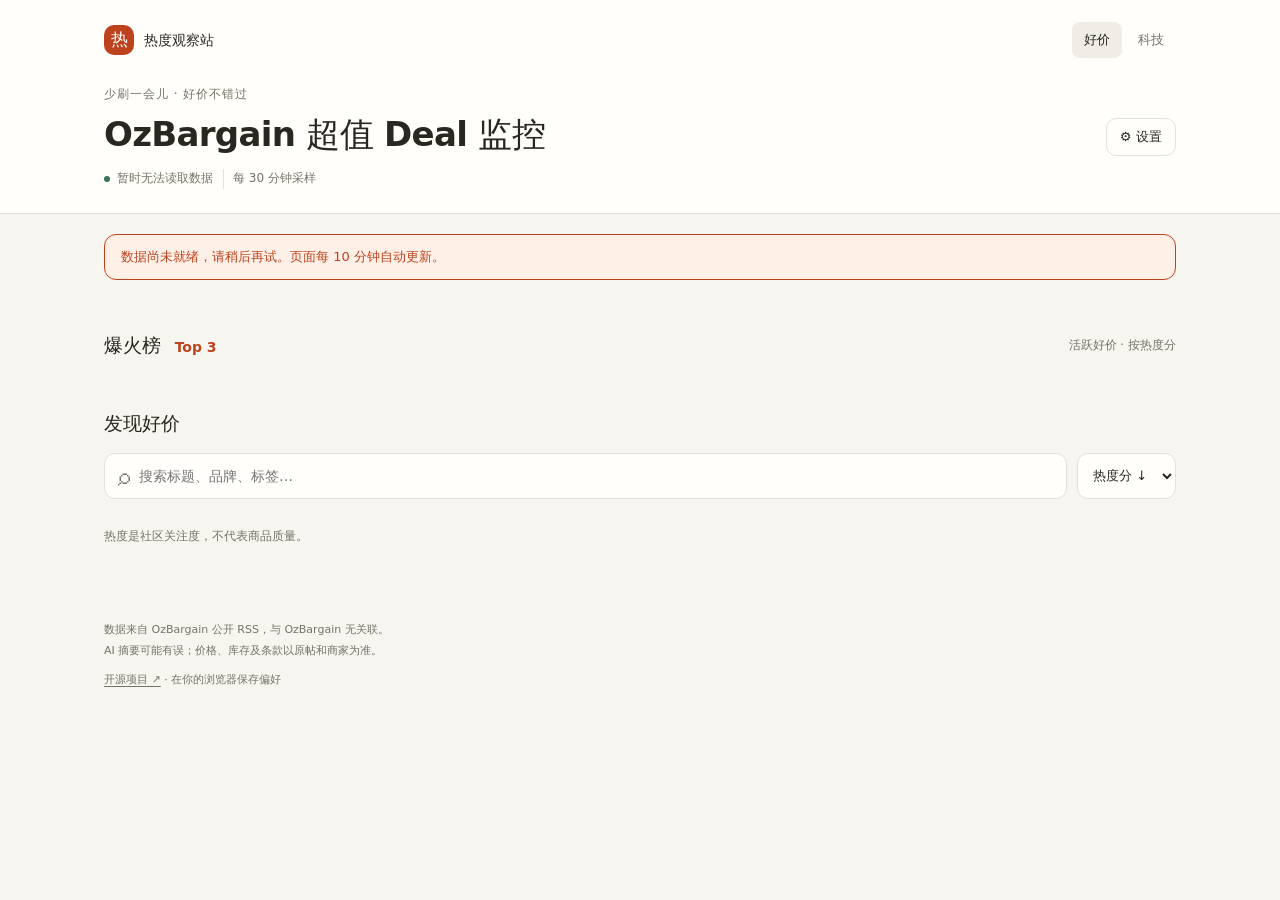
==== site/index.html @ 56804450 "Build responsive Chinese monitoring interface with local preferences Co-Authored-By: Codex <noreply@" ====
<!doctype html>
<html lang="zh-CN">
<head>
  <meta charset="utf-8">
  <meta name="viewport" content="width=device-width, initial-scale=1">
  <meta name="color-scheme" content="light dark">
  <meta name="description" content="一眼看懂 OzBargain 热门好价、上升趋势和突然爆发的帖子。每半小时采样，免费开源。">
  <title>OzBargain 超值 Deal 监控</title>
  <link rel="stylesheet" href="style.css">
  <script src="app.js" defer></script>
</head>
<body data-monitor="ozbargain">
  <a class="skip" href="#main">跳到内容</a>
  <header class="masthead">
    <div class="header-inner">
      <div class="brand-line"><a class="brand" href="index.html"><span class="brand-mark" aria-hidden="true">热</span> 热度观察站</a><nav aria-label="切换监控"><a href="index.html" aria-current="page">好价</a><a href="hn.html">科技</a></nav></div>
      <div class="title-line"><div><p class="eyebrow">少刷一会儿 · 好价不错过</p><h1 id="title">OzBargain 超值 Deal 监控</h1></div><button id="settings-open" class="settings-button" aria-haspopup="dialog">⚙ 设置</button></div>
      <p class="refresh"><span class="status-dot" aria-hidden="true"></span><span id="updated">正在读取最新数据…</span><span class="schedule">每 30 分钟采样</span></p>
    </div>
  </header>
  <main id="main" class="shell">
    <div id="notice" class="notice" role="status" hidden></div>
    <section aria-label="本期数据概况"><div id="stats" class="stats"></div></section>
    <section id="digest-box" class="digest" aria-labelledby="digest-title" hidden><div class="section-label"><h2 id="digest-title">本期速览</h2><span class="ai-label">AI 摘要</span></div><p id="digest-text"></p></section>
    <section id="top-section" aria-labelledby="top-title"><div class="section-heading"><h2 id="top-title">爆火榜 <span>Top 3</span></h2><p>活跃好价 · 按热度分</p></div><div id="top-list" class="top-grid"></div></section>
    <section class="all-section" aria-labelledby="all-title">
      <div class="section-heading"><h2 id="all-title">发现好价</h2><span id="count" class="muted" aria-live="polite"></span></div>
      <div class="toolbar"><label class="search"><span aria-hidden="true">⌕</span><span class="sr-only">搜索标题或标签</span><input id="search" type="search" placeholder="搜索标题、品牌、标签…" autocomplete="off"></label><label class="sort"><span class="sr-only">排序方式</span><select id="sort"><option value="score">热度分 ↓</option><option value="latest">最新发布</option><option value="votes">票数最多</option><option value="comments">评论最多</option><option value="burst">爆发增量</option></select></label></div>
      <div id="filters" class="filters" role="group" aria-label="筛选帖子"></div>
      <div class="list-meta"><p id="filter-note" class="muted">热度是社区关注度，不代表商品质量。</p><button id="hidden-toggle" class="text-button" hidden></button></div>
      <div id="deal-list" class="deal-list"></div>
      <div id="empty" class="empty" hidden><span aria-hidden="true">◎</span><h3>这里暂时安静</h3><p id="empty-text">试试其他筛选，或调整关键词设置。</p></div>
    </section>
  </main>
  <footer class="shell footer"><p id="source-note">数据来自 OzBargain 公开 RSS，与 OzBargain 无关联。</p><p>AI 摘要可能有误；价格、库存及条款以原帖和商家为准。</p><a href="https://github.com/jc-ailab/ozbargain-monitor" target="_blank" rel="noopener noreferrer">开源项目 ↗</a><span> · 在你的浏览器保存偏好</span></footer>
  <dialog id="settings" aria-labelledby="settings-title">
    <form id="settings-form">
      <div class="section-heading"><h2 id="settings-title">按你的喜好看</h2><button id="settings-close" type="button" aria-label="关闭设置" class="icon-button">✕</button></div>
      <p class="muted">仅保存在此浏览器，不需要账户。</p>
      <label class="field" for="watch">关注词<textarea id="watch" rows="3" placeholder="例如 Apple, coffee, LEGO"></textarea><small>用逗号或换行分隔，匹配标题和标签。</small></label>
      <label class="field" for="block">屏蔽词<textarea id="block" rows="3" placeholder="不想看到的关键词"></textarea></label>
      <label class="check"><input id="front-only" type="checkbox">只看首页</label>
      <label class="check"><input id="show-expired" type="checkbox">显示已过期帖子（排在最后）</label>
      <label class="check"><input id="show-blocked" type="checkbox">显示屏蔽词命中的帖子</label>
      <p class="muted config-note">评分阈值和权重在 GitHub 的 <a id="config-link" href="https://github.com/jc-ailab/ozbargain-monitor/blob/main/monitors/ozbargain/config.json" target="_blank" rel="noopener noreferrer">config.json</a> 中设置。</p>
      <div class="drawer-actions"><button id="settings-reset" type="button">恢复默认</button><button type="submit" class="primary">保存设置</button></div>
    </form>
  </dialog>
  <div id="announcement" class="sr-only" aria-live="polite"></div>
  <noscript><p class="shell notice">请启用 JavaScript 来加载监控数据。</p></noscript>
</body>
</html>
---- site/style.css ----
:root{color-scheme:light dark;--bg:#f7f5f0;--card:#fffefa;--text:#282821;--muted:#737367;--line:#e4e1d8;--accent:#bc431d;--accent-soft:#fff0e7;--tint:#f0ede5;--green:#39735a;--shadow:0 5px 22px #39311f06;--focus:#226aab;font-family:system-ui,-apple-system,BlinkMacSystemFont,"Segoe UI","PingFang SC","Microsoft YaHei",sans-serif;font-synthesis:none}
@media(prefers-color-scheme:dark){:root{--bg:#191b19;--card:#222521;--text:#efece3;--muted:#abaea1;--line:#3b3e35;--accent:#ff9b71;--accent-soft:#3d2c24;--tint:#2d302a;--green:#9bd6b0;--shadow:none;--focus:#90c8ff}}
*{box-sizing:border-box}body{margin:0;background:var(--bg);color:var(--text);line-height:1.6}a{color:inherit;text-underline-offset:3px}button,input,select,textarea{font:inherit;color:inherit}button,a,input,select,textarea{-webkit-tap-highlight-color:transparent}button,select{cursor:pointer}button{min-height:38px;padding:7px 13px;border:1px solid var(--line);border-radius:10px;background:var(--card);font-size:13px;font-weight:600}button:hover{background:var(--tint)}:focus-visible{outline:3px solid var(--focus);outline-offset:3px}button:disabled{cursor:default}h1,h2,h3,p{margin:0}h1{font-size:clamp(23px,3vw,34px);line-height:1.3;letter-spacing:-.7px;overflow-wrap:anywhere}h2{font-size:19px;line-height:1.4}h3{font-size:16px}.shell,.header-inner{width:min(1120px,100%);margin:auto;padding:0 24px}.masthead{border-bottom:1px solid var(--line);background:var(--card)}.header-inner{padding-top:22px;padding-bottom:24px}.brand-line,.brand,.title-line,.section-heading,.section-label,.refresh,.card-top,.metrics,.card-actions,.drawer-actions{display:flex;align-items:center;gap:10px}.brand-line,.title-line,.section-heading{justify-content:space-between}.brand{font-size:14px;font-weight:750;text-decoration:none}.brand-mark{display:grid;place-items:center;width:30px;height:30px;background:var(--accent);color:var(--card);border-radius:10px;font-size:17px}nav{display:flex;gap:4px}nav a{display:grid;place-items:center;min-height:36px;padding:3px 12px;text-decoration:none;font-size:13px;color:var(--muted);border-radius:8px}nav a[aria-current]{background:var(--tint);color:var(--text);font-weight:700}.title-line{margin-top:27px;align-items:flex-end}.eyebrow{font-size:12px;letter-spacing:1px;color:var(--muted);margin-bottom:8px}.settings-button{flex-shrink:0}.refresh{flex-wrap:wrap;margin-top:13px;font-size:12px;color:var(--muted);gap:7px}.status-dot{width:6px;height:6px;border-radius:100%;background:var(--green)}.schedule{border-left:1px solid var(--line);padding-left:9px;margin-left:3px}.notice{margin-top:20px;border:1px solid var(--accent);border-radius:12px;background:var(--accent-soft);padding:12px 16px;color:var(--accent);font-size:13px;overflow-wrap:anywhere}.stats{display:grid;grid-template-columns:repeat(9,1fr);gap:10px;margin:24px 0 28px}.stat{min-width:0;padding:13px 11px;background:var(--card);border:1px solid var(--line);border-radius:12px}.stat strong{display:block;font-size:24px;font-variant-numeric:tabular-nums;line-height:1.35;overflow-wrap:anywhere}.stat span{display:block;color:var(--muted);font-size:11px;margin-top:4px}.stat.accent strong{color:var(--accent)}.digest{border:1px solid var(--line);background:var(--accent-soft);padding:18px 20px;border-radius:15px;margin-bottom:27px}.digest h2{font-size:14px}.digest p{margin-top:9px;font-size:14px}.ai-label{display:inline-block;font-size:10px;font-weight:600;letter-spacing:.3px;color:var(--accent);border:1px solid var(--accent);border-radius:5px;padding:0 5px;white-space:nowrap}.section-heading{margin-bottom:16px;flex-wrap:wrap}.section-heading h2 span{color:var(--accent);font-size:14px;padding-left:7px}.section-heading>p{font-size:12px;color:var(--muted)}.top-grid{display:grid;grid-template-columns:repeat(3,minmax(0,1fr));gap:14px}.card{min-width:0;border:1px solid var(--line);border-radius:16px;background:var(--card);padding:20px;box-shadow:var(--shadow)}.top-card{border-top:3px solid var(--accent);display:flex;flex-direction:column}.rank{font-size:12px;font-weight:750;color:var(--accent);display:inline-flex;gap:7px;align-items:center}.rank b{display:grid;place-items:center;width:25px;height:25px;border-radius:8px;background:var(--accent-soft);font-size:14px}.score{margin-left:auto;text-align:right;color:var(--accent);font-variant-numeric:tabular-nums;flex-shrink:0;line-height:1.1}.score strong{font-size:29px;font-weight:760;letter-spacing:-1px}.score small{display:block;font-size:10px;color:var(--muted);font-weight:400;margin-top:4px;letter-spacing:0}.card-main{display:grid;grid-template-columns:minmax(0,1fr) auto;gap:12px;align-items:start}.card-main.has-image{grid-template-columns:58px minmax(0,1fr) auto}.thumb{width:58px;height:58px;object-fit:contain;border-radius:9px;background:#fff}.card h3{overflow-wrap:anywhere;font-size:15px;line-height:1.55;font-weight:650}.card h3 a{text-decoration:none}.card h3 a:hover{text-decoration:underline}.top-card .card-main{margin-top:13px;grid-template-columns:48px minmax(0,1fr)}.top-card .card-main:not(.has-image){grid-template-columns:minmax(0,1fr)}.top-card .thumb{width:48px;height:48px}.chips{display:flex;flex-wrap:wrap;gap:5px;margin-top:9px}.chip{display:inline-block;border-radius:5px;padding:2px 6px;font-size:10px;color:var(--muted);background:var(--tint)}.chip.tier,.chip.burst{background:var(--accent-soft);color:var(--accent);font-weight:650}.chip.free{color:var(--green)}.metrics{gap:13px;flex-wrap:wrap;font-size:12px;color:var(--muted);margin-top:15px;font-variant-numeric:tabular-nums}.metrics b{font-weight:650;color:var(--text)}.burst-line{font-size:12px;margin-top:7px;color:var(--accent)}.sampling{font-size:11px;color:var(--muted);margin-top:7px}.summary{margin-top:13px;font-size:13px;line-height:1.65}.summary .ai-label{margin-right:6px}.caveat{color:var(--muted);font-size:12px;margin-top:3px}.card-actions{flex-wrap:wrap;gap:7px;margin-top:16px}.card-actions a{display:inline-flex;justify-content:center;align-items:center;min-height:38px;padding:6px 12px;border:1px solid var(--line);border-radius:9px;text-decoration:none;font-size:12px;font-weight:650}.card-actions .merchant,.primary{background:var(--accent);color:var(--card);border-color:var(--accent)}.card-actions a:hover{filter:brightness(.93)}.card-actions button{font-size:12px;padding:6px 10px}.top-card .card-actions{margin-top:auto;padding-top:17px}.all-section{margin-top:35px}.toolbar{display:flex;gap:10px;flex-wrap:wrap;margin-bottom:14px}.search{display:flex;align-items:center;gap:9px;flex:1 1 210px;border:1px solid var(--line);border-radius:11px;background:var(--card);padding:0 13px;min-width:0}.search span[aria-hidden]{font-size:24px;color:var(--muted)}.search input{width:100%;min-width:0;border:0;background:transparent;padding:11px 0;font-size:14px;outline-offset:0}.sort select{height:46px;max-width:100%;border:1px solid var(--line);border-radius:11px;background:var(--card);padding:0 11px;font-size:13px}.filters{display:flex;flex-wrap:wrap;gap:7px}.filters button{border-radius:20px;color:var(--muted);min-height:36px;padding:6px 13px;font-size:12px}.filters button[aria-pressed=true]{background:var(--text);color:var(--bg);border-color:var(--text)}.list-meta{display:flex;flex-wrap:wrap;justify-content:space-between;align-items:center;gap:8px;margin:14px 0;font-size:12px}.muted{color:var(--muted);font-size:12px}.text-button{background:transparent;color:var(--accent);padding:3px 0;border:0;font-size:12px}.deal-list{display:grid;grid-template-columns:repeat(2,minmax(0,1fr));gap:14px;align-items:start}.posted{font-size:11px;color:var(--muted);margin-top:8px;overflow-wrap:anywhere}.trend-line{display:flex;align-items:center;gap:10px;margin-top:12px;color:var(--muted);font-size:10px}.sparkline{width:110px;height:30px;color:var(--accent);flex-shrink:0}.breakdown{margin-top:12px;border-top:1px solid var(--line);padding-top:8px;font-size:12px}.breakdown summary{cursor:pointer;min-height:36px;display:list-item;align-content:center;color:var(--muted)}.breakdown p{color:var(--muted);margin:3px 0 9px}.component{display:grid;grid-template-columns:48px 1fr 60px;align-items:center;gap:8px;margin:6px 0}.component progress{width:100%;height:7px;accent-color:var(--accent)}.component span:last-child{text-align:right;font-variant-numeric:tabular-nums}.expired{opacity:.7}.empty{text-align:center;padding:45px 20px;background:var(--card);border:1px dashed var(--line);border-radius:16px}.empty>span{font-size:37px;color:var(--accent)}.empty p{font-size:13px;color:var(--muted);margin-top:8px}.footer{padding-top:35px;padding-bottom:35px;margin-top:25px;color:var(--muted);font-size:11px;line-height:1.9}.footer a{display:inline-block;min-height:36px;padding-top:8px}dialog{width:min(440px,calc(100% - 24px));max-height:calc(100dvh - 32px);margin:auto 12px auto auto;border:1px solid var(--line);border-radius:20px;background:var(--card);color:var(--text);padding:24px;overflow-y:auto;box-shadow:0 15px 80px #0003}dialog::backdrop{background:#0007;backdrop-filter:blur(3px)}dialog .section-heading{margin-bottom:5px}.icon-button{width:38px;padding:6px}.field{display:flex;flex-direction:column;gap:8px;margin:22px 0 0;font-size:13px;font-weight:650}.field textarea{width:100%;resize:vertical;padding:10px;border:1px solid var(--line);border-radius:10px;background:var(--bg);font-size:14px}.field small{font-weight:400;color:var(--muted);font-size:11px}.check{display:flex;gap:10px;align-items:center;min-height:42px;font-size:13px;margin-top:9px}.check input{width:18px;height:18px;accent-color:var(--accent);flex-shrink:0}.config-note{margin-top:20px}.drawer-actions{margin-top:24px;justify-content:space-between}.sr-only{position:absolute;width:1px;height:1px;padding:0;overflow:hidden;clip:rect(0,0,0,0);white-space:nowrap;border:0}.skip{position:absolute;top:-60px;left:15px;z-index:10;padding:10px;background:var(--card)}.skip:focus{top:5px}[hidden]{display:none!important}
@media(max-width:900px){.stats{grid-template-columns:repeat(5,minmax(0,1fr))}.top-grid{grid-template-columns:1fr}.top-card .card-main{grid-template-columns:58px minmax(0,1fr)}.top-card .thumb{width:58px;height:58px}.top-card .card-actions{margin-top:0}.deal-list{grid-template-columns:1fr}}
@media(max-width:480px){.shell,.header-inner{padding-left:16px;padding-right:16px}.header-inner{padding-top:16px;padding-bottom:21px}.title-line{align-items:flex-start;gap:9px;margin-top:22px}.title-line>div{min-width:0}.title-line h1{font-size:24px;max-width:245px}.settings-button{font-size:12px;padding:6px 10px;margin-top:28px}.eyebrow{font-size:11px;letter-spacing:.5px}.stats{grid-template-columns:repeat(3,minmax(0,1fr));gap:8px;margin:20px 0 25px}.stat{padding:10px 12px}.stat strong{font-size:23px}.stat span{font-size:11px}.section-heading{gap:8px}.section-heading h2{font-size:18px}.section-heading>p{font-size:11px}.card{padding:16px}.card-main.has-image{grid-template-columns:48px minmax(0,1fr) auto;gap:10px}.card-main .thumb{width:48px;height:48px}.score strong{font-size:26px}.card h3{font-size:14px}.metrics{gap:12px}.toolbar{gap:8px}.search{flex-basis:185px}.sort select{padding:0 7px;font-size:12px}.filters{gap:6px}.filters button{padding:6px 11px}.schedule{font-size:11px}.card-actions{gap:6px}.card-actions button,.card-actions a{padding-left:9px;padding-right:9px}.digest{padding:16px}dialog{padding:20px}.footer{font-size:11px}.component{grid-template-columns:44px 1fr 60px}}
@media(prefers-reduced-motion:no-preference){button,a{transition:background .15s,color .15s}.card{animation:appear .25s ease-out}@keyframes appear{from{opacity:0;transform:translateY(3px)}to{opacity:1;transform:translateY(0)}}}
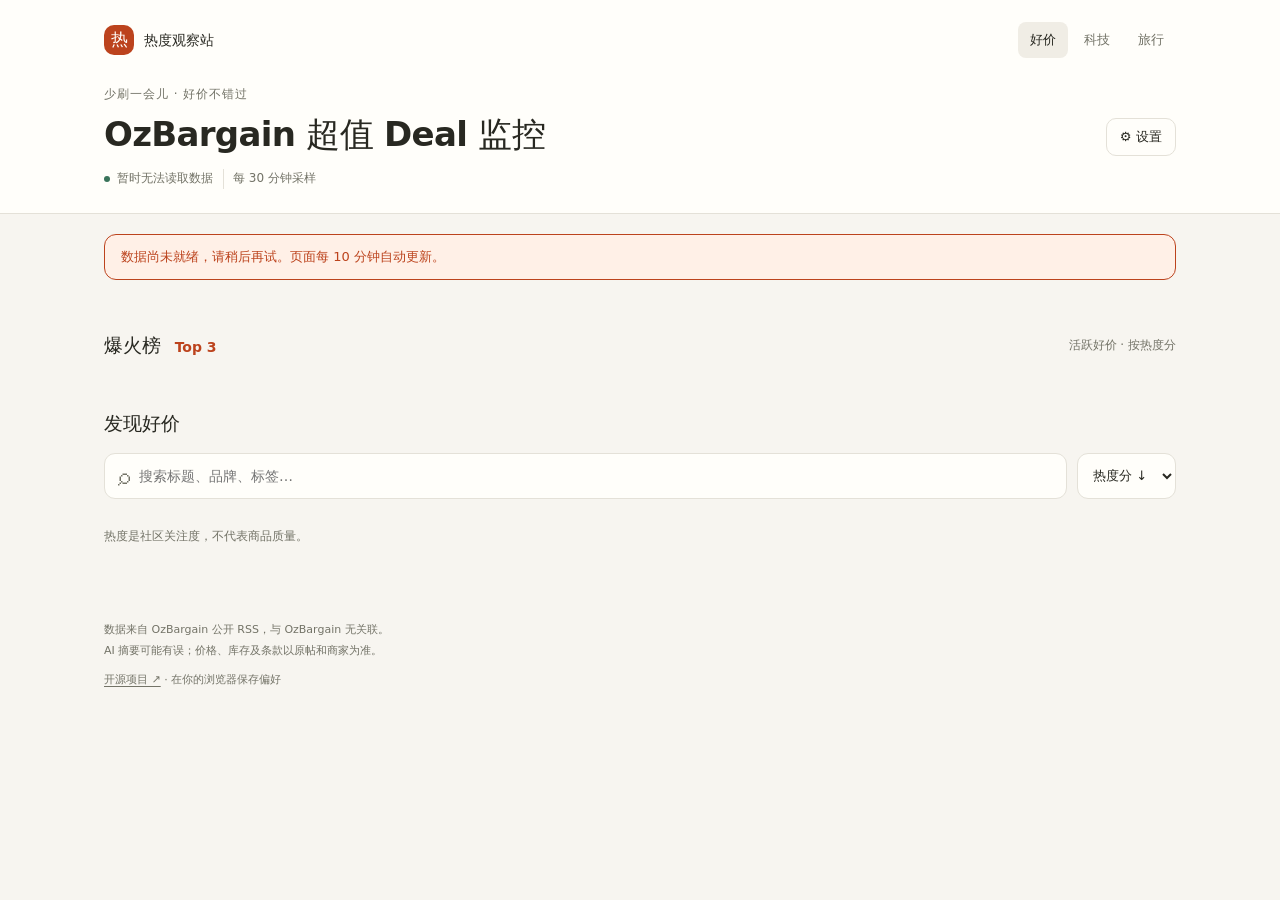
==== commit ee83187e: "Add Europe trip deal monitor and Pages retry" ====
--- a/site/index.html
+++ b/site/index.html
@@ -13,7 +13,7 @@
   <a class="skip" href="#main">跳到内容</a>
   <header class="masthead">
     <div class="header-inner">
-      <div class="brand-line"><a class="brand" href="index.html"><span class="brand-mark" aria-hidden="true">热</span> 热度观察站</a><nav aria-label="切换监控"><a href="index.html" aria-current="page">好价</a><a href="hn.html">科技</a></nav></div>
+      <div class="brand-line"><a class="brand" href="index.html"><span class="brand-mark" aria-hidden="true">热</span> 热度观察站</a><nav aria-label="切换监控"><a href="index.html" aria-current="page">好价</a><a href="hn.html">科技</a><a href="europe/">旅行</a></nav></div>
       <div class="title-line"><div><p class="eyebrow">少刷一会儿 · 好价不错过</p><h1 id="title">OzBargain 超值 Deal 监控</h1></div><button id="settings-open" class="settings-button" aria-haspopup="dialog">⚙ 设置</button></div>
       <p class="refresh"><span class="status-dot" aria-hidden="true"></span><span id="updated">正在读取最新数据…</span><span class="schedule">每 30 分钟采样</span></p>
     </div>
--- a/site/style.css
+++ b/site/style.css
@@ -1,6 +1,9 @@
 :root{color-scheme:light dark;--bg:#f7f5f0;--card:#fffefa;--text:#282821;--muted:#737367;--line:#e4e1d8;--accent:#bc431d;--accent-soft:#fff0e7;--tint:#f0ede5;--green:#39735a;--shadow:0 5px 22px #39311f06;--focus:#226aab;font-family:system-ui,-apple-system,BlinkMacSystemFont,"Segoe UI","PingFang SC","Microsoft YaHei",sans-serif;font-synthesis:none}
 @media(prefers-color-scheme:dark){:root{--bg:#191b19;--card:#222521;--text:#efece3;--muted:#abaea1;--line:#3b3e35;--accent:#ff9b71;--accent-soft:#3d2c24;--tint:#2d302a;--green:#9bd6b0;--shadow:none;--focus:#90c8ff}}
-*{box-sizing:border-box}body{margin:0;background:var(--bg);color:var(--text);line-height:1.6}a{color:inherit;text-underline-offset:3px}button,input,select,textarea{font:inherit;color:inherit}button,a,input,select,textarea{-webkit-tap-highlight-color:transparent}button,select{cursor:pointer}button{min-height:38px;padding:7px 13px;border:1px solid var(--line);border-radius:10px;background:var(--card);font-size:13px;font-weight:600}button:hover{background:var(--tint)}:focus-visible{outline:3px solid var(--focus);outline-offset:3px}button:disabled{cursor:default}h1,h2,h3,p{margin:0}h1{font-size:clamp(23px,3vw,34px);line-height:1.3;letter-spacing:-.7px;overflow-wrap:anywhere}h2{font-size:19px;line-height:1.4}h3{font-size:16px}.shell,.header-inner{width:min(1120px,100%);margin:auto;padding:0 24px}.masthead{border-bottom:1px solid var(--line);background:var(--card)}.header-inner{padding-top:22px;padding-bottom:24px}.brand-line,.brand,.title-line,.section-heading,.section-label,.refresh,.card-top,.metrics,.card-actions,.drawer-actions{display:flex;align-items:center;gap:10px}.brand-line,.title-line,.section-heading{justify-content:space-between}.brand{font-size:14px;font-weight:750;text-decoration:none}.brand-mark{display:grid;place-items:center;width:30px;height:30px;background:var(--accent);color:var(--card);border-radius:10px;font-size:17px}nav{display:flex;gap:4px}nav a{display:grid;place-items:center;min-height:36px;padding:3px 12px;text-decoration:none;font-size:13px;color:var(--muted);border-radius:8px}nav a[aria-current]{background:var(--tint);color:var(--text);font-weight:700}.title-line{margin-top:27px;align-items:flex-end}.eyebrow{font-size:12px;letter-spacing:1px;color:var(--muted);margin-bottom:8px}.settings-button{flex-shrink:0}.refresh{flex-wrap:wrap;margin-top:13px;font-size:12px;color:var(--muted);gap:7px}.status-dot{width:6px;height:6px;border-radius:100%;background:var(--green)}.schedule{border-left:1px solid var(--line);padding-left:9px;margin-left:3px}.notice{margin-top:20px;border:1px solid var(--accent);border-radius:12px;background:var(--accent-soft);padding:12px 16px;color:var(--accent);font-size:13px;overflow-wrap:anywhere}.stats{display:grid;grid-template-columns:repeat(9,1fr);gap:10px;margin:24px 0 28px}.stat{min-width:0;padding:13px 11px;background:var(--card);border:1px solid var(--line);border-radius:12px}.stat strong{display:block;font-size:24px;font-variant-numeric:tabular-nums;line-height:1.35;overflow-wrap:anywhere}.stat span{display:block;color:var(--muted);font-size:11px;margin-top:4px}.stat.accent strong{color:var(--accent)}.digest{border:1px solid var(--line);background:var(--accent-soft);padding:18px 20px;border-radius:15px;margin-bottom:27px}.digest h2{font-size:14px}.digest p{margin-top:9px;font-size:14px}.ai-label{display:inline-block;font-size:10px;font-weight:600;letter-spacing:.3px;color:var(--accent);border:1px solid var(--accent);border-radius:5px;padding:0 5px;white-space:nowrap}.section-heading{margin-bottom:16px;flex-wrap:wrap}.section-heading h2 span{color:var(--accent);font-size:14px;padding-left:7px}.section-heading>p{font-size:12px;color:var(--muted)}.top-grid{display:grid;grid-template-columns:repeat(3,minmax(0,1fr));gap:14px}.card{min-width:0;border:1px solid var(--line);border-radius:16px;background:var(--card);padding:20px;box-shadow:var(--shadow)}.top-card{border-top:3px solid var(--accent);display:flex;flex-direction:column}.rank{font-size:12px;font-weight:750;color:var(--accent);display:inline-flex;gap:7px;align-items:center}.rank b{display:grid;place-items:center;width:25px;height:25px;border-radius:8px;background:var(--accent-soft);font-size:14px}.score{margin-left:auto;text-align:right;color:var(--accent);font-variant-numeric:tabular-nums;flex-shrink:0;line-height:1.1}.score strong{font-size:29px;font-weight:760;letter-spacing:-1px}.score small{display:block;font-size:10px;color:var(--muted);font-weight:400;margin-top:4px;letter-spacing:0}.card-main{display:grid;grid-template-columns:minmax(0,1fr) auto;gap:12px;align-items:start}.card-main.has-image{grid-template-columns:58px minmax(0,1fr) auto}.thumb{width:58px;height:58px;object-fit:contain;border-radius:9px;background:#fff}.card h3{overflow-wrap:anywhere;font-size:15px;line-height:1.55;font-weight:650}.card h3 a{text-decoration:none}.card h3 a:hover{text-decoration:underline}.top-card .card-main{margin-top:13px;grid-template-columns:48px minmax(0,1fr)}.top-card .card-main:not(.has-image){grid-template-columns:minmax(0,1fr)}.top-card .thumb{width:48px;height:48px}.chips{display:flex;flex-wrap:wrap;gap:5px;margin-top:9px}.chip{display:inline-block;border-radius:5px;padding:2px 6px;font-size:10px;color:var(--muted);background:var(--tint)}.chip.tier,.chip.burst{background:var(--accent-soft);color:var(--accent);font-weight:650}.chip.free{color:var(--green)}.metrics{gap:13px;flex-wrap:wrap;font-size:12px;color:var(--muted);margin-top:15px;font-variant-numeric:tabular-nums}.metrics b{font-weight:650;color:var(--text)}.burst-line{font-size:12px;margin-top:7px;color:var(--accent)}.sampling{font-size:11px;color:var(--muted);margin-top:7px}.summary{margin-top:13px;font-size:13px;line-height:1.65}.summary .ai-label{margin-right:6px}.caveat{color:var(--muted);font-size:12px;margin-top:3px}.card-actions{flex-wrap:wrap;gap:7px;margin-top:16px}.card-actions a{display:inline-flex;justify-content:center;align-items:center;min-height:38px;padding:6px 12px;border:1px solid var(--line);border-radius:9px;text-decoration:none;font-size:12px;font-weight:650}.card-actions .merchant,.primary{background:var(--accent);color:var(--card);border-color:var(--accent)}.card-actions a:hover{filter:brightness(.93)}.card-actions button{font-size:12px;padding:6px 10px}.top-card .card-actions{margin-top:auto;padding-top:17px}.all-section{margin-top:35px}.toolbar{display:flex;gap:10px;flex-wrap:wrap;margin-bottom:14px}.search{display:flex;align-items:center;gap:9px;flex:1 1 210px;border:1px solid var(--line);border-radius:11px;background:var(--card);padding:0 13px;min-width:0}.search span[aria-hidden]{font-size:24px;color:var(--muted)}.search input{width:100%;min-width:0;border:0;background:transparent;padding:11px 0;font-size:14px;outline-offset:0}.sort select{height:46px;max-width:100%;border:1px solid var(--line);border-radius:11px;background:var(--card);padding:0 11px;font-size:13px}.filters{display:flex;flex-wrap:wrap;gap:7px}.filters button{border-radius:20px;color:var(--muted);min-height:36px;padding:6px 13px;font-size:12px}.filters button[aria-pressed=true]{background:var(--text);color:var(--bg);border-color:var(--text)}.list-meta{display:flex;flex-wrap:wrap;justify-content:space-between;align-items:center;gap:8px;margin:14px 0;font-size:12px}.muted{color:var(--muted);font-size:12px}.text-button{background:transparent;color:var(--accent);padding:3px 0;border:0;font-size:12px}.deal-list{display:grid;grid-template-columns:repeat(2,minmax(0,1fr));gap:14px;align-items:start}.posted{font-size:11px;color:var(--muted);margin-top:8px;overflow-wrap:anywhere}.trend-line{display:flex;align-items:center;gap:10px;margin-top:12px;color:var(--muted);font-size:10px}.sparkline{width:110px;height:30px;color:var(--accent);flex-shrink:0}.breakdown{margin-top:12px;border-top:1px solid var(--line);padding-top:8px;font-size:12px}.breakdown summary{cursor:pointer;min-height:36px;display:list-item;align-content:center;color:var(--muted)}.breakdown p{color:var(--muted);margin:3px 0 9px}.component{display:grid;grid-template-columns:48px 1fr 60px;align-items:center;gap:8px;margin:6px 0}.component progress{width:100%;height:7px;accent-color:var(--accent)}.component span:last-child{text-align:right;font-variant-numeric:tabular-nums}.expired{opacity:.7}.empty{text-align:center;padding:45px 20px;background:var(--card);border:1px dashed var(--line);border-radius:16px}.empty>span{font-size:37px;color:var(--accent)}.empty p{font-size:13px;color:var(--muted);margin-top:8px}.footer{padding-top:35px;padding-bottom:35px;margin-top:25px;color:var(--muted);font-size:11px;line-height:1.9}.footer a{display:inline-block;min-height:36px;padding-top:8px}dialog{width:min(440px,calc(100% - 24px));max-height:calc(100dvh - 32px);margin:auto 12px auto auto;border:1px solid var(--line);border-radius:20px;background:var(--card);color:var(--text);padding:24px;overflow-y:auto;box-shadow:0 15px 80px #0003}dialog::backdrop{background:#0007;backdrop-filter:blur(3px)}dialog .section-heading{margin-bottom:5px}.icon-button{width:38px;padding:6px}.field{display:flex;flex-direction:column;gap:8px;margin:22px 0 0;font-size:13px;font-weight:650}.field textarea{width:100%;resize:vertical;padding:10px;border:1px solid var(--line);border-radius:10px;background:var(--bg);font-size:14px}.field small{font-weight:400;color:var(--muted);font-size:11px}.check{display:flex;gap:10px;align-items:center;min-height:42px;font-size:13px;margin-top:9px}.check input{width:18px;height:18px;accent-color:var(--accent);flex-shrink:0}.config-note{margin-top:20px}.drawer-actions{margin-top:24px;justify-content:space-between}.sr-only{position:absolute;width:1px;height:1px;padding:0;overflow:hidden;clip:rect(0,0,0,0);white-space:nowrap;border:0}.skip{position:absolute;top:-60px;left:15px;z-index:10;padding:10px;background:var(--card)}.skip:focus{top:5px}[hidden]{display:none!important}
-@media(max-width:900px){.stats{grid-template-columns:repeat(5,minmax(0,1fr))}.top-grid{grid-template-columns:1fr}.top-card .card-main{grid-template-columns:58px minmax(0,1fr)}.top-card .thumb{width:58px;height:58px}.top-card .card-actions{margin-top:0}.deal-list{grid-template-columns:1fr}}
-@media(max-width:480px){.shell,.header-inner{padding-left:16px;padding-right:16px}.header-inner{padding-top:16px;padding-bottom:21px}.title-line{align-items:flex-start;gap:9px;margin-top:22px}.title-line>div{min-width:0}.title-line h1{font-size:24px;max-width:245px}.settings-button{font-size:12px;padding:6px 10px;margin-top:28px}.eyebrow{font-size:11px;letter-spacing:.5px}.stats{grid-template-columns:repeat(3,minmax(0,1fr));gap:8px;margin:20px 0 25px}.stat{padding:10px 12px}.stat strong{font-size:23px}.stat span{font-size:11px}.section-heading{gap:8px}.section-heading h2{font-size:18px}.section-heading>p{font-size:11px}.card{padding:16px}.card-main.has-image{grid-template-columns:48px minmax(0,1fr) auto;gap:10px}.card-main .thumb{width:48px;height:48px}.score strong{font-size:26px}.card h3{font-size:14px}.metrics{gap:12px}.toolbar{gap:8px}.search{flex-basis:185px}.sort select{padding:0 7px;font-size:12px}.filters{gap:6px}.filters button{padding:6px 11px}.schedule{font-size:11px}.card-actions{gap:6px}.card-actions button,.card-actions a{padding-left:9px;padding-right:9px}.digest{padding:16px}dialog{padding:20px}.footer{font-size:11px}.component{grid-template-columns:44px 1fr 60px}}
+*{box-sizing:border-box}body{overflow-wrap:anywhere}.shell>*,.header-inner>*,.brand-line>*,.title-line>*,.card-main>*,.card-top>*,.toolbar>*{min-width:0}body{margin:0;background:var(--bg);color:var(--text);line-height:1.6}a{color:inherit;text-underline-offset:3px}button,input,select,textarea{font:inherit;color:inherit}button,a,input,select,textarea{-webkit-tap-highlight-color:transparent}button,select{cursor:pointer}button{min-height:38px;padding:7px 13px;border:1px solid var(--line);border-radius:10px;background:var(--card);font-size:13px;font-weight:600}button:hover{background:var(--tint)}:focus-visible{outline:3px solid var(--focus);outline-offset:3px}button:disabled{cursor:default}h1,h2,h3,p{margin:0}h1{font-size:clamp(23px,3vw,34px);line-height:1.3;letter-spacing:-.7px;overflow-wrap:anywhere}h2{font-size:19px;line-height:1.4}h3{font-size:16px}.shell,.header-inner{width:min(1120px,100%);margin:auto;padding:0 24px}.masthead{border-bottom:1px solid var(--line);background:var(--card)}.header-inner{padding-top:22px;padding-bottom:24px}.brand-line,.brand,.title-line,.section-heading,.section-label,.refresh,.card-top,.metrics,.card-actions,.drawer-actions{display:flex;align-items:center;gap:10px}.brand-line,.title-line,.section-heading{justify-content:space-between}.brand-line{flex-wrap:wrap}nav{flex-wrap:wrap}.brand{font-size:14px;font-weight:750;text-decoration:none}.brand-mark{display:grid;place-items:center;width:30px;height:30px;background:var(--accent);color:var(--card);border-radius:10px;font-size:17px}nav{display:flex;gap:4px}nav a{display:grid;place-items:center;min-height:36px;padding:3px 12px;text-decoration:none;font-size:13px;color:var(--muted);border-radius:8px}nav a[aria-current]{background:var(--tint);color:var(--text);font-weight:700}.title-line{margin-top:27px;align-items:flex-end}.eyebrow{font-size:12px;letter-spacing:1px;color:var(--muted);margin-bottom:8px}.settings-button{flex-shrink:0}.refresh{flex-wrap:wrap;margin-top:13px;font-size:12px;color:var(--muted);gap:7px}.status-dot{width:6px;height:6px;border-radius:100%;background:var(--green)}.schedule{border-left:1px solid var(--line);padding-left:9px;margin-left:3px}.notice{margin-top:20px;border:1px solid var(--accent);border-radius:12px;background:var(--accent-soft);padding:12px 16px;color:var(--accent);font-size:13px;overflow-wrap:anywhere}.stats{display:grid;grid-template-columns:repeat(9,1fr);gap:10px;margin:24px 0 28px}.stat{min-width:0;padding:13px 11px;background:var(--card);border:1px solid var(--line);border-radius:12px}.stat strong{display:block;white-space:nowrap;font-size:24px;font-variant-numeric:tabular-nums;line-height:1.35;overflow-wrap:anywhere}.stat span{display:block;color:var(--muted);font-size:11px;margin-top:4px}.stat.accent strong{color:var(--accent)}.digest{border:1px solid var(--line);background:var(--accent-soft);padding:18px 20px;border-radius:15px;margin-bottom:27px}.digest h2{font-size:14px}.digest p{margin-top:9px;font-size:14px}.ai-label{display:inline-block;font-size:10px;font-weight:600;letter-spacing:.3px;color:var(--accent);border:1px solid var(--accent);border-radius:5px;padding:0 5px;white-space:nowrap}.section-heading{margin-bottom:16px;flex-wrap:wrap}.section-heading h2 span{color:var(--accent);font-size:14px;padding-left:7px}.section-heading>p{font-size:12px;color:var(--muted)}.top-grid{min-width:0;display:grid;grid-template-columns:repeat(3,minmax(0,1fr));gap:14px}.card{min-width:0;border:1px solid var(--line);border-radius:16px;background:var(--card);padding:20px;box-shadow:var(--shadow)}.top-card{border-top:3px solid var(--accent);display:flex;flex-direction:column}.rank{font-size:12px;font-weight:750;color:var(--accent);display:inline-flex;gap:7px;align-items:center}.rank b{display:grid;place-items:center;width:25px;height:25px;border-radius:8px;background:var(--accent-soft);font-size:14px}.score{margin-left:auto;text-align:right;color:var(--accent);font-variant-numeric:tabular-nums;flex-shrink:0;line-height:1.1}.score strong{font-size:29px;font-weight:760;letter-spacing:-1px}.score small{display:block;font-size:10px;color:var(--muted);font-weight:400;margin-top:4px;letter-spacing:0}.card-main{display:grid;grid-template-columns:minmax(0,1fr) auto;gap:12px;align-items:start}.card-main.has-image{grid-template-columns:58px minmax(0,1fr) auto}.thumb{width:58px;height:58px;object-fit:contain;border-radius:9px;background:#fff}.card h3{overflow-wrap:anywhere;font-size:15px;line-height:1.55;font-weight:650}.card h3 a{text-decoration:none}.card h3 a:hover{text-decoration:underline}.top-card .card-main{margin-top:13px;grid-template-columns:48px minmax(0,1fr)}.top-card .card-main:not(.has-image){grid-template-columns:minmax(0,1fr)}.top-card .thumb{width:48px;height:48px}.chips{display:flex;flex-wrap:wrap;gap:5px;margin-top:9px}.chip{max-width:100%;overflow-wrap:anywhere;display:inline-block;border-radius:5px;padding:2px 6px;font-size:10px;color:var(--muted);background:var(--tint)}.chip.tier,.chip.burst{background:var(--accent-soft);color:var(--accent);font-weight:650}.chip.free{color:var(--green)}.metrics{gap:13px;flex-wrap:wrap;font-size:12px;color:var(--muted);margin-top:15px;font-variant-numeric:tabular-nums}.metrics b{font-weight:650;color:var(--text)}.burst-line{font-size:12px;margin-top:7px;color:var(--accent)}.sampling{font-size:11px;color:var(--muted);margin-top:7px}.summary{margin-top:13px;font-size:13px;line-height:1.65}.summary .ai-label{margin-right:6px}.caveat{color:var(--muted);font-size:12px;margin-top:3px}.card-actions{flex-wrap:wrap;gap:7px;margin-top:16px}.card-actions>*{flex:0 0 auto;min-width:0;max-width:100%}.card-actions a{display:inline-flex;justify-content:center;align-items:center;min-height:38px;padding:6px 12px;border:1px solid var(--line);border-radius:9px;text-decoration:none;font-size:12px;font-weight:650}.card-actions .merchant,.primary{background:var(--accent);color:var(--card);border-color:var(--accent)}.card-actions a:hover{filter:brightness(.93)}.card-actions button,.card-actions a{white-space:nowrap}.card-actions button{font-size:12px;padding:6px 10px}.top-card .card-actions{margin-top:auto;padding-top:17px}.all-section{margin-top:35px}.toolbar{display:flex;gap:10px;flex-wrap:wrap;margin-bottom:14px}.search{display:flex;align-items:center;gap:9px;flex:1 1 210px;border:1px solid var(--line);border-radius:11px;background:var(--card);padding:0 13px;min-width:0}.search span[aria-hidden]{font-size:24px;color:var(--muted)}.search input{width:100%;min-width:0;border:0;background:transparent;padding:11px 0;font-size:14px;outline-offset:0}.sort{max-width:100%}.sort select{height:46px;max-width:100%;border:1px solid var(--line);border-radius:11px;background:var(--card);padding:0 11px;font-size:13px}.filters{display:flex;flex-wrap:wrap;gap:7px}.filters button{border-radius:20px;color:var(--muted);min-height:36px;padding:6px 13px;font-size:12px}.filters button[aria-pressed=true]{background:var(--text);color:var(--bg);border-color:var(--text)}.list-meta{display:flex;flex-wrap:wrap;justify-content:space-between;align-items:center;gap:8px;margin:14px 0;font-size:12px}.muted{color:var(--muted);font-size:12px}.text-button{background:transparent;color:var(--accent);padding:3px 0;border:0;font-size:12px}.deal-list{display:grid;grid-template-columns:repeat(2,minmax(0,1fr));gap:14px;align-items:start}.posted{font-size:11px;color:var(--muted);margin-top:8px;overflow-wrap:anywhere}.trend-line{display:flex;align-items:center;gap:10px;margin-top:12px;color:var(--muted);font-size:10px}.sparkline{width:110px;height:30px;color:var(--accent);flex-shrink:0}.breakdown{margin-top:12px;border-top:1px solid var(--line);padding-top:8px;font-size:12px}.breakdown summary{cursor:pointer;min-height:36px;display:list-item;align-content:center;color:var(--muted)}.breakdown p{color:var(--muted);margin:3px 0 9px}.component{display:grid;grid-template-columns:48px 1fr 60px;align-items:center;gap:8px;margin:6px 0}.component progress{width:100%;height:7px;accent-color:var(--accent)}.component span:last-child{text-align:right;font-variant-numeric:tabular-nums}.expired{opacity:.7}.empty{text-align:center;padding:45px 20px;background:var(--card);border:1px dashed var(--line);border-radius:16px}.empty>span{font-size:37px;color:var(--accent)}.empty p{font-size:13px;color:var(--muted);margin-top:8px}.footer{padding-top:35px;padding-bottom:35px;margin-top:25px;color:var(--muted);font-size:11px;line-height:1.9}.footer a{display:inline-block;min-height:36px;padding-top:8px}dialog{width:min(440px,calc(100% - 24px));max-height:calc(100dvh - 32px);margin:auto 12px auto auto;border:1px solid var(--line);border-radius:20px;background:var(--card);color:var(--text);padding:24px;overflow-y:auto;box-shadow:0 15px 80px #0003}dialog::backdrop{background:#0007;backdrop-filter:blur(3px)}dialog .section-heading{margin-bottom:5px}.icon-button{width:38px;padding:6px}.field{display:flex;flex-direction:column;gap:8px;margin:22px 0 0;font-size:13px;font-weight:650}.field textarea{width:100%;resize:vertical;padding:10px;border:1px solid var(--line);border-radius:10px;background:var(--bg);font-size:14px}.field small{font-weight:400;color:var(--muted);font-size:11px}.check{display:flex;gap:10px;align-items:center;min-height:42px;font-size:13px;margin-top:9px}.check input{width:18px;height:18px;accent-color:var(--accent);flex-shrink:0}.config-note{margin-top:20px}.drawer-actions{margin-top:24px;justify-content:space-between}.sr-only{position:absolute;width:1px;height:1px;padding:0;overflow:hidden;clip:rect(0,0,0,0);white-space:nowrap;border:0}.skip{position:absolute;top:-60px;left:15px;z-index:10;padding:10px;background:var(--card)}.skip:focus{top:5px}[hidden]{display:none!important}
+@media(max-width:900px){.stats{grid-template-columns:repeat(5,minmax(0,1fr))}.top-grid{grid-template-columns:minmax(0,1fr)}.top-card .card-main{grid-template-columns:58px minmax(0,1fr)}.top-card .thumb{width:58px;height:58px}.top-card .card-actions{margin-top:0}.deal-list{grid-template-columns:minmax(0,1fr)}}
+@media(max-width:480px){.shell,.header-inner{padding-left:16px;padding-right:16px}.header-inner{padding-top:16px;padding-bottom:21px}.title-line{align-items:flex-start;gap:9px;margin-top:22px}.title-line>div{min-width:0}.title-line h1{font-size:24px;max-width:245px}.settings-button{font-size:12px;padding:6px 10px;margin-top:28px}.eyebrow{font-size:11px;letter-spacing:.5px}.stats{grid-template-columns:repeat(3,minmax(0,1fr));gap:8px;margin:20px 0 25px}.stat{padding:10px 12px}.stat strong{font-size:23px}.stat span{font-size:11px}.section-heading{gap:8px}.section-heading h2{font-size:18px}.section-heading>p{font-size:11px}.card{padding:16px}.card-main.has-image{grid-template-columns:48px minmax(0,1fr) auto;gap:10px}.top-card .card-main.has-image{grid-template-columns:48px minmax(0,1fr)}.card-main .thumb{width:48px;height:48px}.score strong{font-size:26px}.card h3{font-size:14px}.metrics{gap:12px}.toolbar{gap:8px}.search{flex-basis:185px}.sort select{padding:0 7px;font-size:12px}.filters{gap:6px}.filters button{padding:6px 11px}.schedule{font-size:11px}.card-actions{gap:6px}.card-actions button,.card-actions a{padding-left:9px;padding-right:9px}.digest{padding:16px}dialog{padding:20px}.footer{font-size:11px}.component{grid-template-columns:44px 1fr 60px}}
 @media(prefers-reduced-motion:no-preference){button,a{transition:background .15s,color .15s}.card{animation:appear .25s ease-out}@keyframes appear{from{opacity:0;transform:translateY(3px)}to{opacity:1;transform:translateY(0)}}}
+
+/* Keep a neutral initial visible until an image has loaded successfully. */
+.thumbnail{position:relative;display:grid;place-items:center;overflow:hidden;background:var(--tint);color:var(--muted);font-size:21px;font-weight:700}.thumb-image{position:absolute;inset:0;width:100%;height:100%;object-fit:contain;opacity:0}.thumbnail[data-image-state=loaded] .thumb-image{opacity:1;background:var(--card)}.thumbnail[data-image-state=loaded] .thumb-letter{visibility:hidden}
